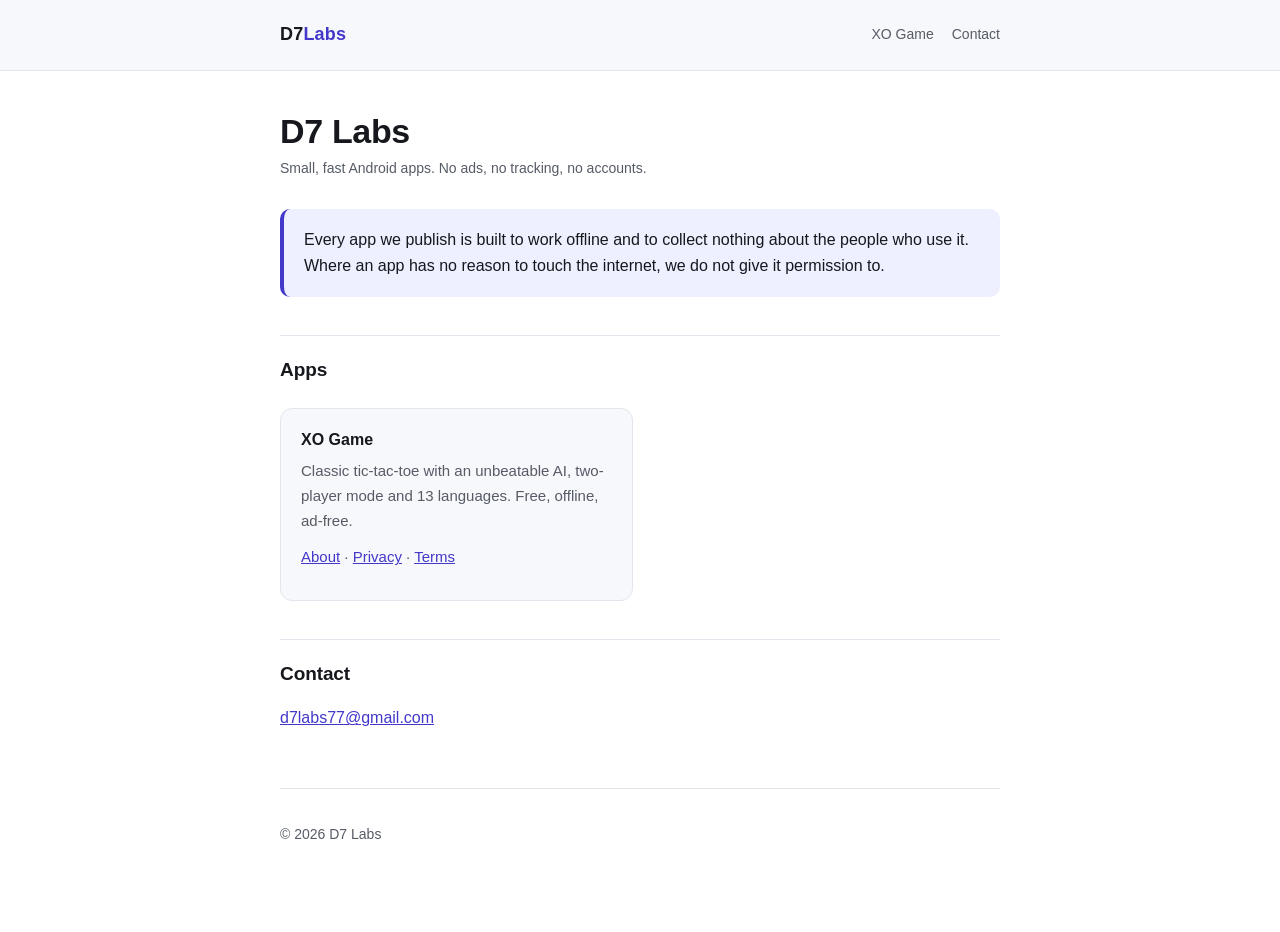
==== index.html @ 89ec8441 "D7 Labs site: privacy policy and terms for XO Game Static pages served by GitHub Pages. Google Play " ====
<!doctype html>
<html lang="en">
<head>
<meta charset="utf-8">
<meta name="viewport" content="width=device-width, initial-scale=1">
<title>D7 Labs — Android apps</title>
<meta name="description" content="D7 Labs builds small, fast Android apps with no ads and no tracking.">
<link rel="stylesheet" href="style.css">
</head>
<body>

<header class="site">
  <div class="wrap">
    <a class="logo" href="./">D7<span>Labs</span></a>
    <nav>
      <a href="xo-game/">XO Game</a>
      <a href="mailto:d7labs77@gmail.com">Contact</a>
    </nav>
  </div>
</header>

<main class="wrap">
  <h1>D7 Labs</h1>
  <p class="dateline">Small, fast Android apps. No ads, no tracking, no accounts.</p>

  <div class="summary">
    <p>
      Every app we publish is built to work offline and to collect nothing about the people
      who use it. Where an app has no reason to touch the internet, we do not give it
      permission to.
    </p>
  </div>

  <h2>Apps</h2>
  <div class="cards">
    <div class="card">
      <h3>XO Game</h3>
      <p>
        Classic tic-tac-toe with an unbeatable AI, two-player mode and 13 languages.
        Free, offline, ad-free.
      </p>
      <p>
        <a href="xo-game/">About</a> ·
        <a href="xo-game/privacy/">Privacy</a> ·
        <a href="xo-game/terms/">Terms</a>
      </p>
    </div>
  </div>

  <h2>Contact</h2>
  <p><a href="mailto:d7labs77@gmail.com">d7labs77@gmail.com</a></p>

  <footer class="site">
    <p>© 2026 D7 Labs</p>
  </footer>
</main>
</body>
</html>
---- style.css ----
:root {
  color-scheme: light dark;
  --bg: #ffffff;
  --surface: #f7f8fb;
  --ink: #16181d;
  --muted: #565b66;
  --rule: #e2e5ec;
  --brand: #4338ca;
  --brand-soft: #eef0ff;
  --accent: #c2410c;
}

@media (prefers-color-scheme: dark) {
  :root {
    --bg: #0e1014;
    --surface: #161922;
    --ink: #e9eaee;
    --muted: #9aa0ad;
    --rule: #272b36;
    --brand: #a5b4fc;
    --brand-soft: #1b1f33;
    --accent: #fdba74;
  }
}

* { box-sizing: border-box; }

body {
  margin: 0;
  background: var(--bg);
  color: var(--ink);
  font: 16px/1.65 -apple-system, BlinkMacSystemFont, "Segoe UI", Roboto,
        "Helvetica Neue", Arial, sans-serif;
  -webkit-text-size-adjust: 100%;
}

.wrap {
  max-width: 760px;
  margin: 0 auto;
  padding: 0 20px 72px;
}

header.site {
  border-bottom: 1px solid var(--rule);
  background: var(--surface);
  margin-bottom: 40px;
}

header.site .wrap {
  padding-top: 20px;
  padding-bottom: 20px;
  display: flex;
  align-items: center;
  gap: 12px;
  flex-wrap: wrap;
}

.logo {
  font-weight: 700;
  letter-spacing: .01em;
  color: var(--ink);
  text-decoration: none;
  font-size: 18px;
}

.logo span { color: var(--brand); }

header.site nav {
  margin-left: auto;
  display: flex;
  gap: 18px;
  font-size: 14px;
}

header.site nav a { color: var(--muted); text-decoration: none; }
header.site nav a:hover { color: var(--brand); }

h1 {
  font-size: clamp(26px, 5vw, 34px);
  line-height: 1.2;
  margin: 0 0 6px;
  letter-spacing: -.01em;
}

h2 {
  font-size: 19px;
  margin: 38px 0 10px;
  padding-top: 18px;
  border-top: 1px solid var(--rule);
  letter-spacing: -.005em;
}

h3 { font-size: 16px; margin: 24px 0 6px; }

.dateline {
  color: var(--muted);
  font-size: 14px;
  margin: 0 0 28px;
}

.summary {
  background: var(--brand-soft);
  border-left: 4px solid var(--brand);
  border-radius: 10px;
  padding: 18px 20px;
  margin: 0 0 12px;
}

.summary p { margin: 0; }
.summary p + p { margin-top: 10px; }

a { color: var(--brand); }

ul { padding-left: 22px; }
li { margin: 5px 0; }

table {
  width: 100%;
  border-collapse: collapse;
  margin: 14px 0;
  font-size: 15px;
}

th, td {
  text-align: left;
  vertical-align: top;
  padding: 9px 10px;
  border: 1px solid var(--rule);
}

th { background: var(--surface); font-weight: 600; }

code {
  font-family: ui-monospace, SFMono-Regular, Menlo, Consolas, monospace;
  font-size: .9em;
  background: var(--surface);
  border: 1px solid var(--rule);
  border-radius: 5px;
  padding: 1px 5px;
}

.cards { display: grid; gap: 14px; grid-template-columns: 1fr; margin-top: 22px; }

@media (min-width: 620px) {
  .cards { grid-template-columns: 1fr 1fr; }
}

.card {
  border: 1px solid var(--rule);
  border-radius: 12px;
  padding: 18px 20px;
  background: var(--surface);
}

.card h3 { margin-top: 0; }
.card p { color: var(--muted); margin: 6px 0 12px; font-size: 15px; }

footer.site {
  border-top: 1px solid var(--rule);
  margin-top: 56px;
  padding-top: 20px;
  color: var(--muted);
  font-size: 14px;
}

footer.site a { color: var(--muted); }
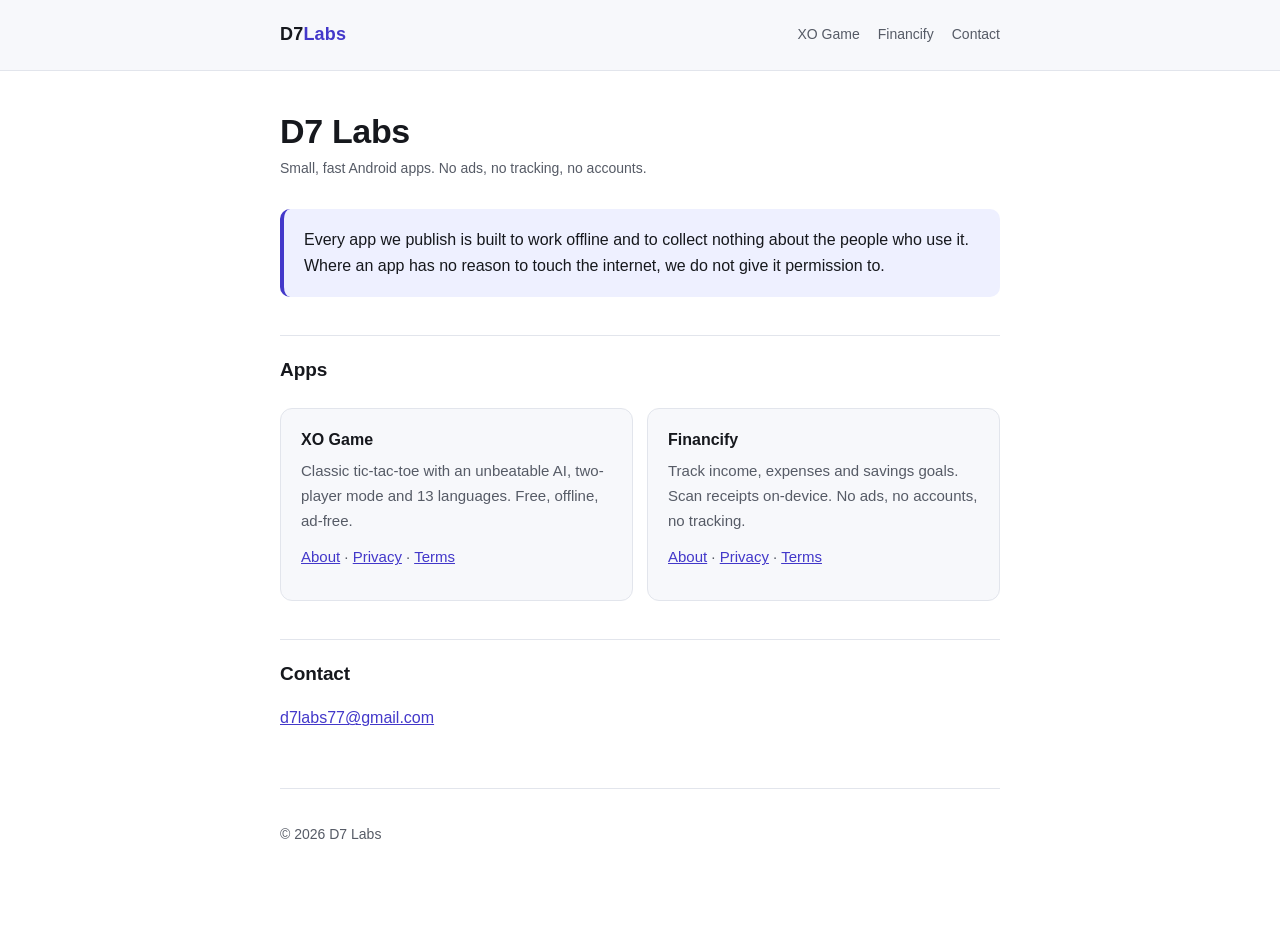
==== commit 1682c1bb: "Add Financify privacy policy, terms and app page Financify needs its own policy, not XO Game's: it h" ====
--- a/index.html
+++ b/index.html
@@ -14,6 +14,7 @@
     <a class="logo" href="./">D7<span>Labs</span></a>
     <nav>
       <a href="xo-game/">XO Game</a>
+      <a href="financify/">Financify</a>
       <a href="mailto:d7labs77@gmail.com">Contact</a>
     </nav>
   </div>
@@ -45,6 +46,18 @@
         <a href="xo-game/terms/">Terms</a>
       </p>
     </div>
+    <div class="card">
+      <h3>Financify</h3>
+      <p>
+        Track income, expenses and savings goals. Scan receipts on-device.
+        No ads, no accounts, no tracking.
+      </p>
+      <p>
+        <a href="financify/">About</a> ·
+        <a href="financify/privacy/">Privacy</a> ·
+        <a href="financify/terms/">Terms</a>
+      </p>
+    </div>
   </div>
 
   <h2>Contact</h2>
